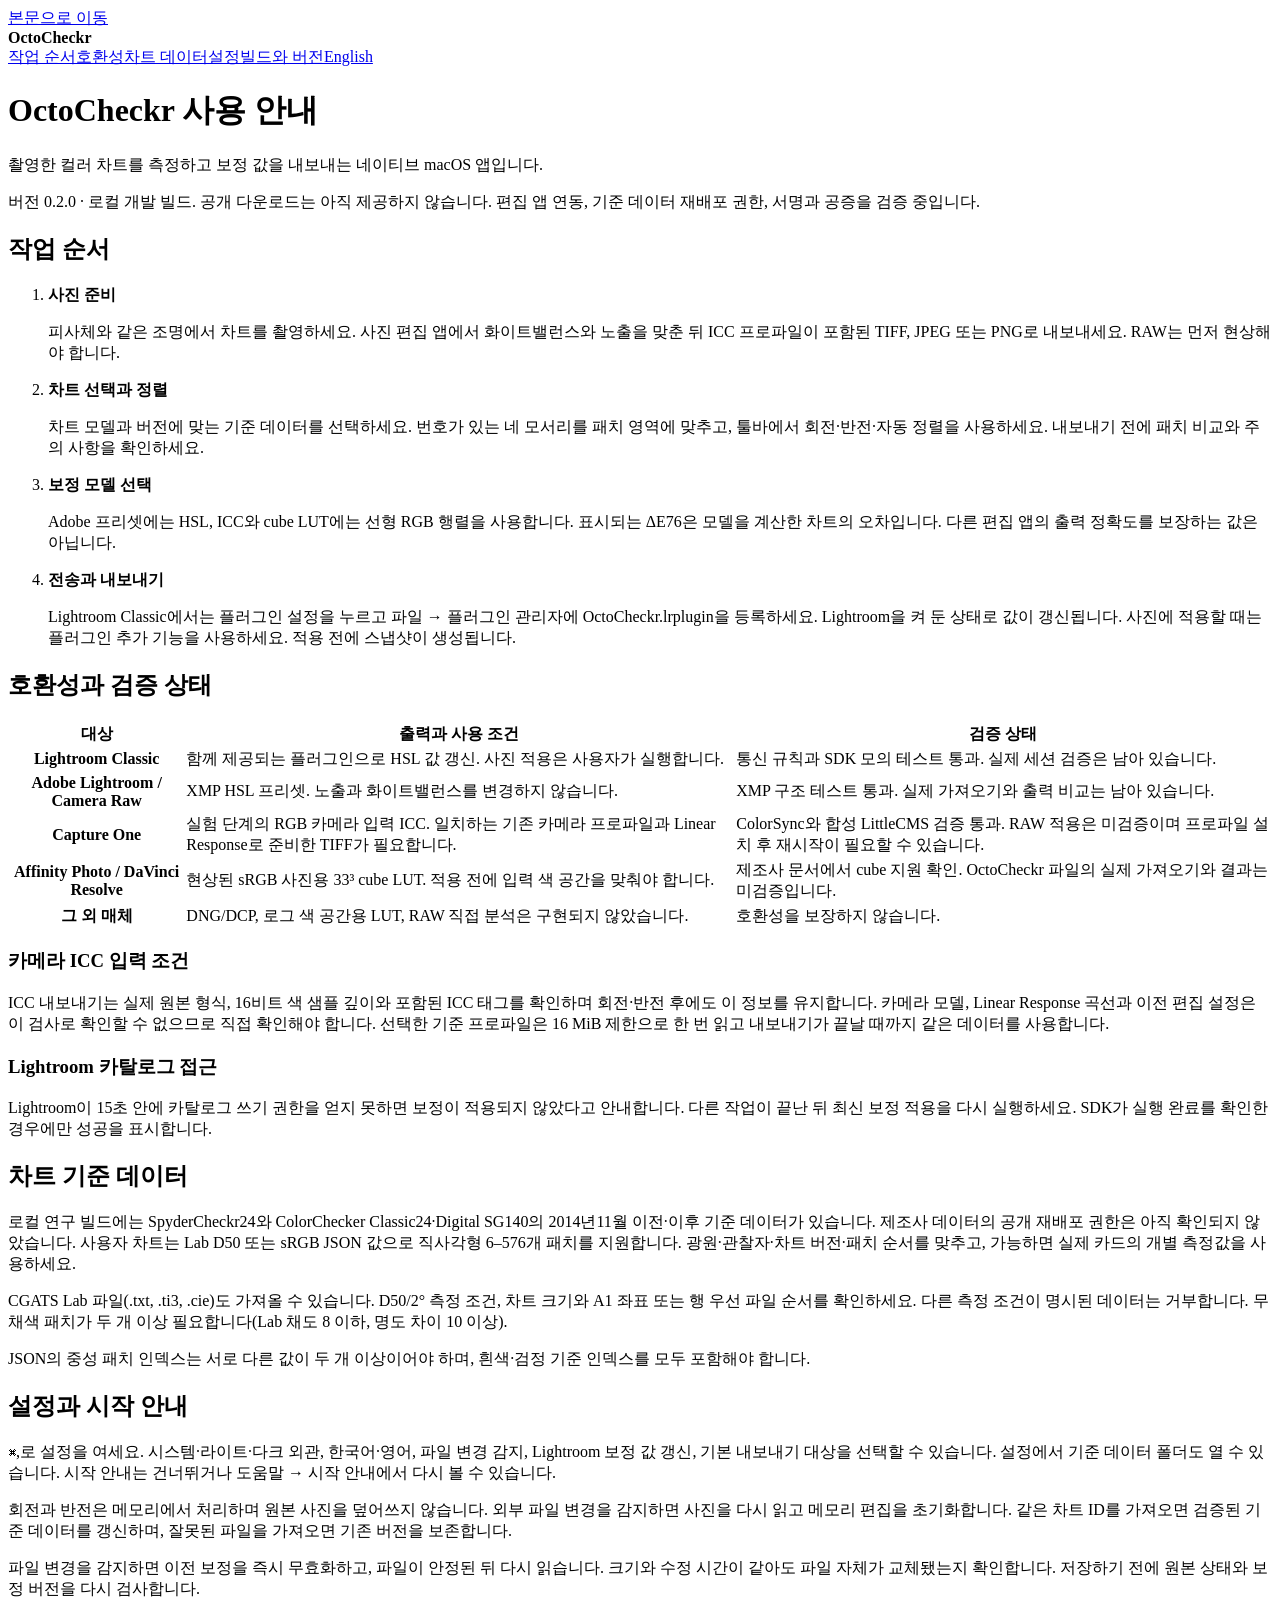
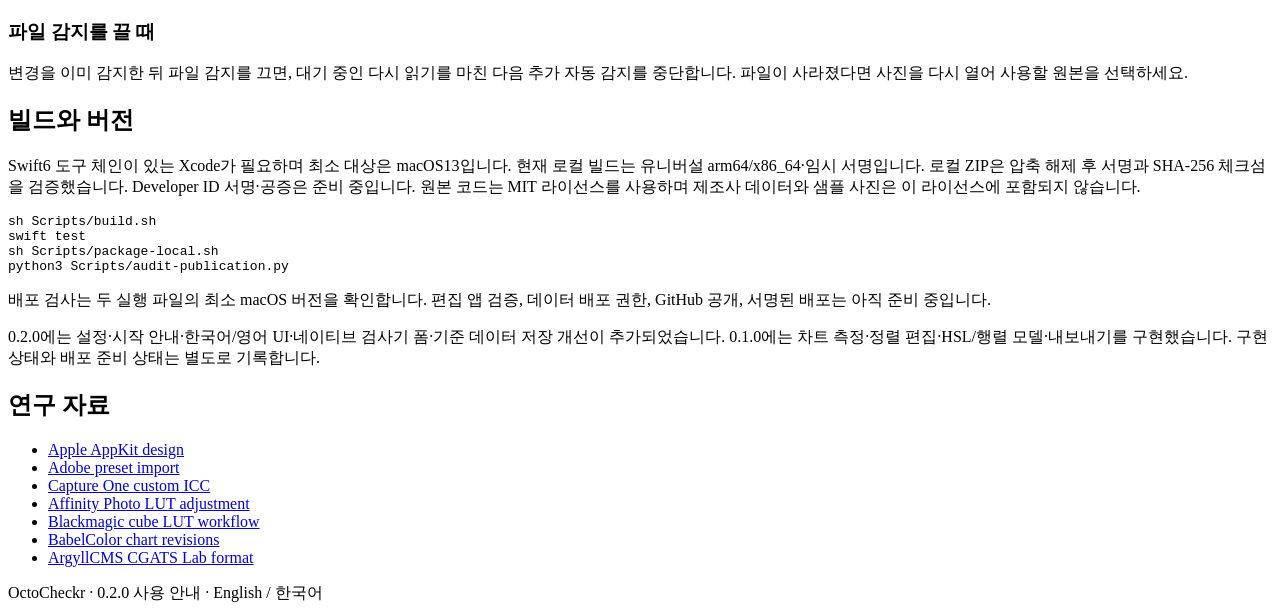
==== docs/ko/index.html @ 4192872a "Publish original license and release documentation: docs/ko/index.html" ====
<!doctype html><html lang="ko"><head><meta charset="utf-8"><meta name="viewport" content="width=device-width,initial-scale=1"><title>OctoCheckr 사용 안내</title><meta name="description" content="촬영한 컬러 차트를 측정하고 보정 값을 내보내는 네이티브 macOS 앱입니다."><link rel="stylesheet" href="../style.css"></head><body><a class="skip" href="#main">본문으로 이동</a><header>
<div><strong>OctoCheckr</strong><nav aria-label="문서 목차"><a href="#workflow">작업 순서</a><a href="#compatibility">호환성</a><a href="#charts">차트 데이터</a><a href="#settings">설정</a><a href="#versions">빌드와 버전</a><a href="../index.html" hreflang="en">English</a></nav>
</div>
</header>
<main id="main">
<h1>OctoCheckr 사용 안내</h1>
<p>촬영한 컬러 차트를 측정하고 보정 값을 내보내는 네이티브 macOS 앱입니다.</p>
<p class="status muted">버전 0.2.0 · 로컬 개발 빌드. 공개 다운로드는 아직 제공하지 않습니다. 편집 앱 연동, 기준 데이터 재배포 권한, 서명과 공증을 검증 중입니다.</p>
<section id="workflow">
<h2>작업 순서</h2>
<ol><li><strong>사진 준비</strong><p>피사체와 같은 조명에서 차트를 촬영하세요. 사진 편집 앱에서 화이트밸런스와 노출을 맞춘 뒤 ICC 프로파일이 포함된 TIFF, JPEG 또는 PNG로 내보내세요. RAW는 먼저 현상해야 합니다.</p>
</li>
<li><strong>차트 선택과 정렬</strong><p>차트 모델과 버전에 맞는 기준 데이터를 선택하세요. 번호가 있는 네 모서리를 패치 영역에 맞추고, 툴바에서 회전·반전·자동 정렬을 사용하세요. 내보내기 전에 패치 비교와 주의 사항을 확인하세요.</p>
</li>
<li><strong>보정 모델 선택</strong><p>Adobe 프리셋에는 HSL, ICC와 cube LUT에는 선형 RGB 행렬을 사용합니다. 표시되는 ΔE76은 모델을 계산한 차트의 오차입니다. 다른 편집 앱의 출력 정확도를 보장하는 값은 아닙니다.</p>
</li>
<li><strong>전송과 내보내기</strong><p>Lightroom Classic에서는 플러그인 설정을 누르고 파일 → 플러그인 관리자에 OctoCheckr.lrplugin을 등록하세요. Lightroom을 켜 둔 상태로 값이 갱신됩니다. 사진에 적용할 때는 플러그인 추가 기능을 사용하세요. 적용 전에 스냅샷이 생성됩니다.</p>
</li>
</ol>
</section>
<section id="compatibility">
<h2>호환성과 검증 상태</h2>
<div class="table-scroll" tabindex="0" role="region" aria-label="호환성과 검증 상태"><table><thead><tr><th scope="col">대상</th><th scope="col">출력과 사용 조건</th><th scope="col">검증 상태</th></tr>
</thead>
<tbody><tr><th scope="row">Lightroom Classic</th><td>함께 제공되는 플러그인으로 HSL 값 갱신. 사진 적용은 사용자가 실행합니다.</td><td>통신 규칙과 SDK 모의 테스트 통과. 실제 세션 검증은 남아 있습니다.</td></tr>
<tr><th scope="row">Adobe Lightroom / Camera Raw</th><td>XMP HSL 프리셋. 노출과 화이트밸런스를 변경하지 않습니다.</td><td>XMP 구조 테스트 통과. 실제 가져오기와 출력 비교는 남아 있습니다.</td></tr>
<tr><th scope="row">Capture One</th><td>실험 단계의 RGB 카메라 입력 ICC. 일치하는 기존 카메라 프로파일과 Linear Response로 준비한 TIFF가 필요합니다.</td><td>ColorSync와 합성 LittleCMS 검증 통과. RAW 적용은 미검증이며 프로파일 설치 후 재시작이 필요할 수 있습니다.</td></tr>
<tr><th scope="row">Affinity Photo / DaVinci Resolve</th><td>현상된 sRGB 사진용 33³ cube LUT. 적용 전에 입력 색 공간을 맞춰야 합니다.</td><td>제조사 문서에서 cube 지원 확인. OctoCheckr 파일의 실제 가져오기와 결과는 미검증입니다.</td></tr>
<tr><th scope="row">그 외 매체</th><td>DNG/DCP, 로그 색 공간용 LUT, RAW 직접 분석은 구현되지 않았습니다.</td><td>호환성을 보장하지 않습니다.</td></tr>
</tbody>
</table>
</div>
<h3>카메라 ICC 입력 조건</h3>
<p>ICC 내보내기는 실제 원본 형식, 16비트 색 샘플 깊이와 포함된 ICC 태그를 확인하며 회전·반전 후에도 이 정보를 유지합니다. 카메라 모델, Linear Response 곡선과 이전 편집 설정은 이 검사로 확인할 수 없으므로 직접 확인해야 합니다. 선택한 기준 프로파일은 16 MiB 제한으로 한 번 읽고 내보내기가 끝날 때까지 같은 데이터를 사용합니다.</p>
<h3>Lightroom 카탈로그 접근</h3>
<p>Lightroom이 15초 안에 카탈로그 쓰기 권한을 얻지 못하면 보정이 적용되지 않았다고 안내합니다. 다른 작업이 끝난 뒤 최신 보정 적용을 다시 실행하세요. SDK가 실행 완료를 확인한 경우에만 성공을 표시합니다.</p>
</section>
<section id="charts">
<h2>차트 기준 데이터</h2>
<p>로컬 연구 빌드에는 SpyderCheckr24와 ColorChecker Classic24·Digital SG140의 2014년11월 이전·이후 기준 데이터가 있습니다. 제조사 데이터의 공개 재배포 권한은 아직 확인되지 않았습니다. 사용자 차트는 Lab D50 또는 sRGB JSON 값으로 직사각형 6–576개 패치를 지원합니다. 광원·관찰자·차트 버전·패치 순서를 맞추고, 가능하면 실제 카드의 개별 측정값을 사용하세요.</p>
<p>CGATS Lab 파일(.txt, .ti3, .cie)도 가져올 수 있습니다. D50/2° 측정 조건, 차트 크기와 A1 좌표 또는 행 우선 파일 순서를 확인하세요. 다른 측정 조건이 명시된 데이터는 거부합니다. 무채색 패치가 두 개 이상 필요합니다(Lab 채도 8 이하, 명도 차이 10 이상).</p>
<p>JSON의 중성 패치 인덱스는 서로 다른 값이 두 개 이상이어야 하며, 흰색·검정 기준 인덱스를 모두 포함해야 합니다.</p>
</section>
<section id="settings">
<h2>설정과 시작 안내</h2>
<p>⌘,로 설정을 여세요. 시스템·라이트·다크 외관, 한국어·영어, 파일 변경 감지, Lightroom 보정 값 갱신, 기본 내보내기 대상을 선택할 수 있습니다. 설정에서 기준 데이터 폴더도 열 수 있습니다. 시작 안내는 건너뛰거나 도움말 → 시작 안내에서 다시 볼 수 있습니다.</p>
<p>회전과 반전은 메모리에서 처리하며 원본 사진을 덮어쓰지 않습니다. 외부 파일 변경을 감지하면 사진을 다시 읽고 메모리 편집을 초기화합니다. 같은 차트 ID를 가져오면 검증된 기준 데이터를 갱신하며, 잘못된 파일을 가져오면 기존 버전을 보존합니다.</p>
<p>파일 변경을 감지하면 이전 보정을 즉시 무효화하고, 파일이 안정된 뒤 다시 읽습니다. 크기와 수정 시간이 같아도 파일 자체가 교체됐는지 확인합니다. 저장하기 전에 원본 상태와 보정 버전을 다시 검사합니다.</p>
<h3>파일 감지를 끌 때</h3>
<p>변경을 이미 감지한 뒤 파일 감지를 끄면, 대기 중인 다시 읽기를 마친 다음 추가 자동 감지를 중단합니다. 파일이 사라졌다면 사진을 다시 열어 사용할 원본을 선택하세요.</p>
</section>
<section id="versions">
<h2>빌드와 버전</h2>
<p>Swift6 도구 체인이 있는 Xcode가 필요하며 최소 대상은 macOS13입니다. 현재 로컬 빌드는 유니버설 arm64/x86_64·임시 서명입니다. 로컬 ZIP은 압축 해제 후 서명과 SHA-256 체크섬을 검증했습니다. Developer ID 서명·공증은 준비 중입니다. 원본 코드는 MIT 라이선스를 사용하며 제조사 데이터와 샘플 사진은 이 라이선스에 포함되지 않습니다.</p>
<pre><code>sh Scripts/build.sh
swift test
sh Scripts/package-local.sh
python3 Scripts/audit-publication.py</code></pre><p>배포 검사는 두 실행 파일의 최소 macOS 버전을 확인합니다. 편집 앱 검증, 데이터 배포 권한, GitHub 공개, 서명된 배포는 아직 준비 중입니다.</p><p>0.2.0에는 설정·시작 안내·한국어/영어 UI·네이티브 검사기 폼·기준 데이터 저장 개선이 추가되었습니다. 0.1.0에는 차트 측정·정렬 편집·HSL/행렬 모델·내보내기를 구현했습니다. 구현 상태와 배포 준비 상태는 별도로 기록합니다.</p>
</section>
<h2>연구 자료</h2>
<ul><li><a href="https://developer.apple.com/videos/play/wwdc2025/310/">Apple AppKit design</a></li>
<li><a href="https://helpx.adobe.com/lightroom/desktop/kb/faq-install-presets-profiles.html">Adobe preset import</a></li>
<li><a href="https://support.captureone.com/hc/en-us/articles/360002409057-How-do-I-install-and-import-my-own-color-profiles">Capture One custom ICC</a></li>
<li><a href="https://affinity.help/photo2/en-US.lproj/pages/Adjustments/adjustment_3dLut.html">Affinity Photo LUT adjustment</a></li>
<li><a href="https://documents.blackmagicdesign.com/UserManuals/BlackmagicVideoAssistManual.pdf">Blackmagic cube LUT workflow</a></li>
<li><a href="https://babelcolor.com/colorchecker-2.htm">BabelColor chart revisions</a></li>
<li><a href="https://www.argyllcms.com/doc/ti3_format.html">ArgyllCMS CGATS Lab format</a></li>
</ul>
</main>
<footer>
OctoCheckr · 0.2.0 사용 안내 · <span class="language-pair">English / 한국어</span></footer>
</body></html>
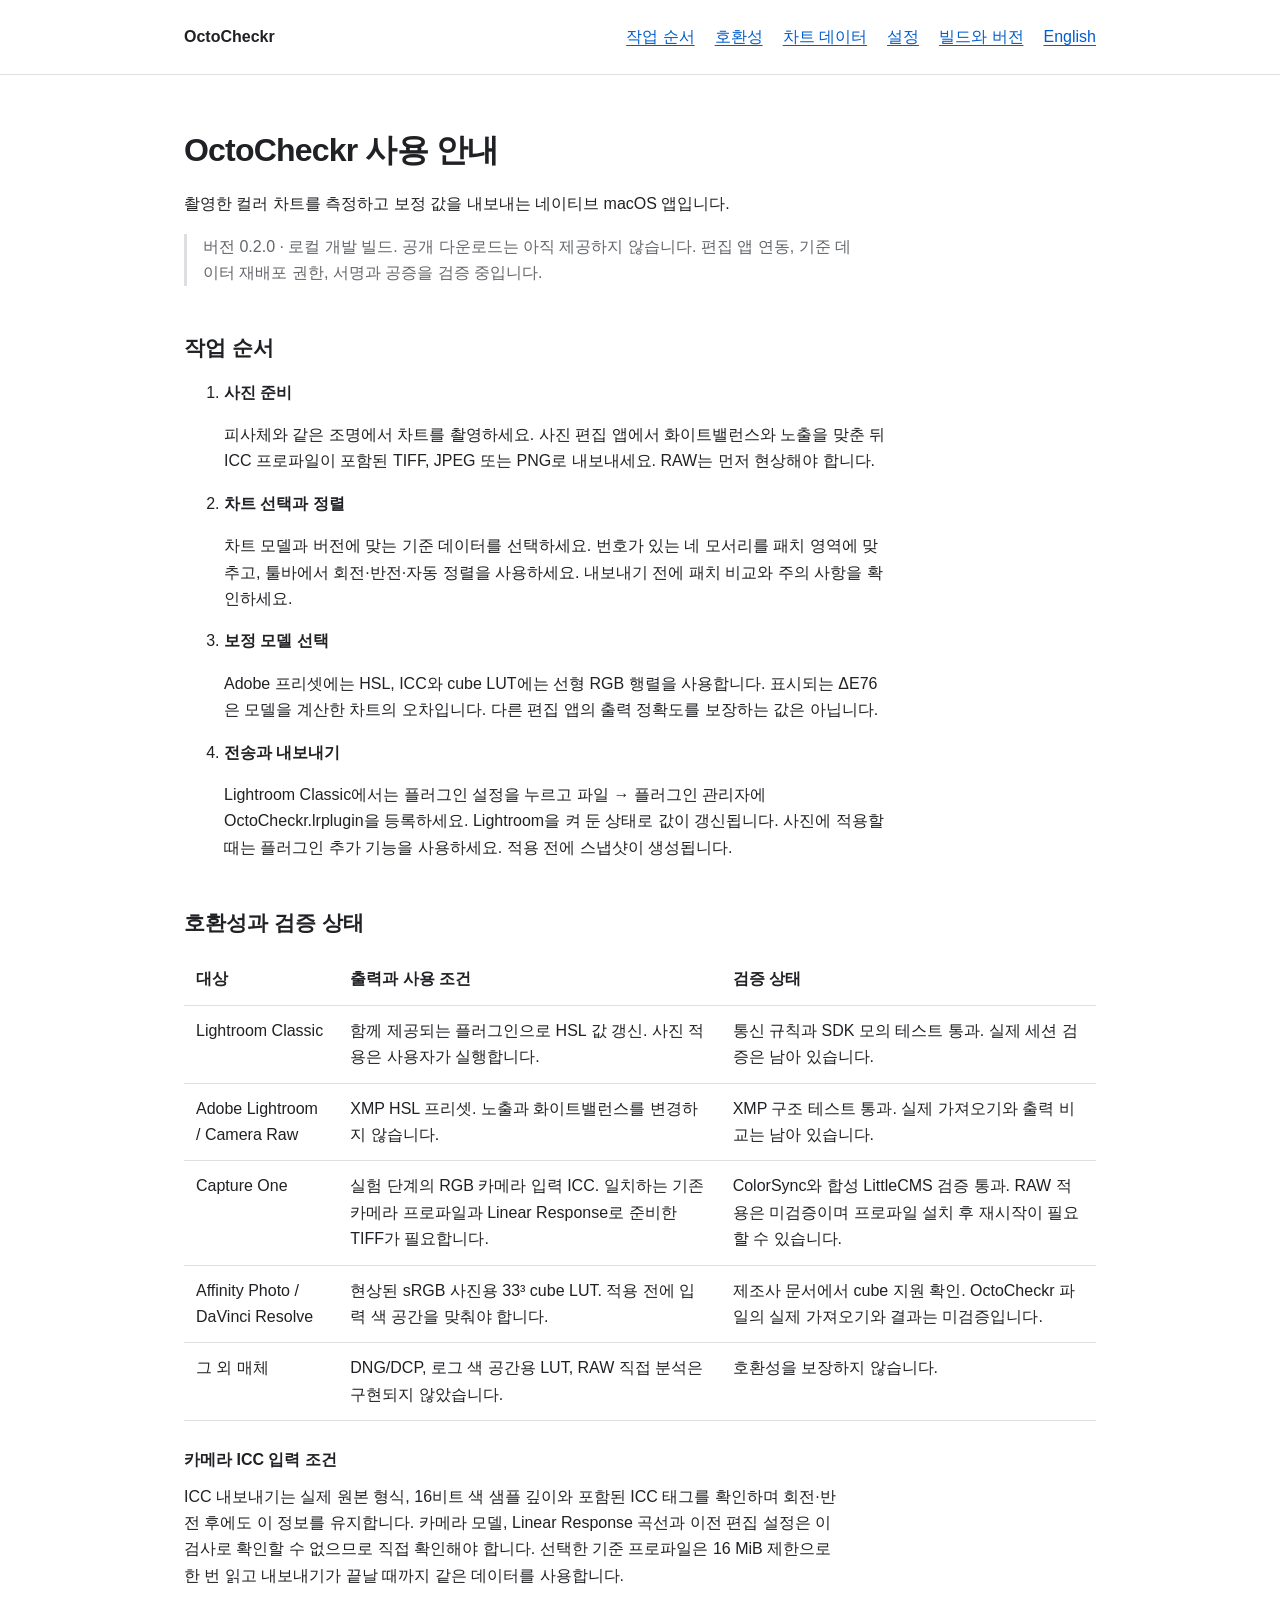
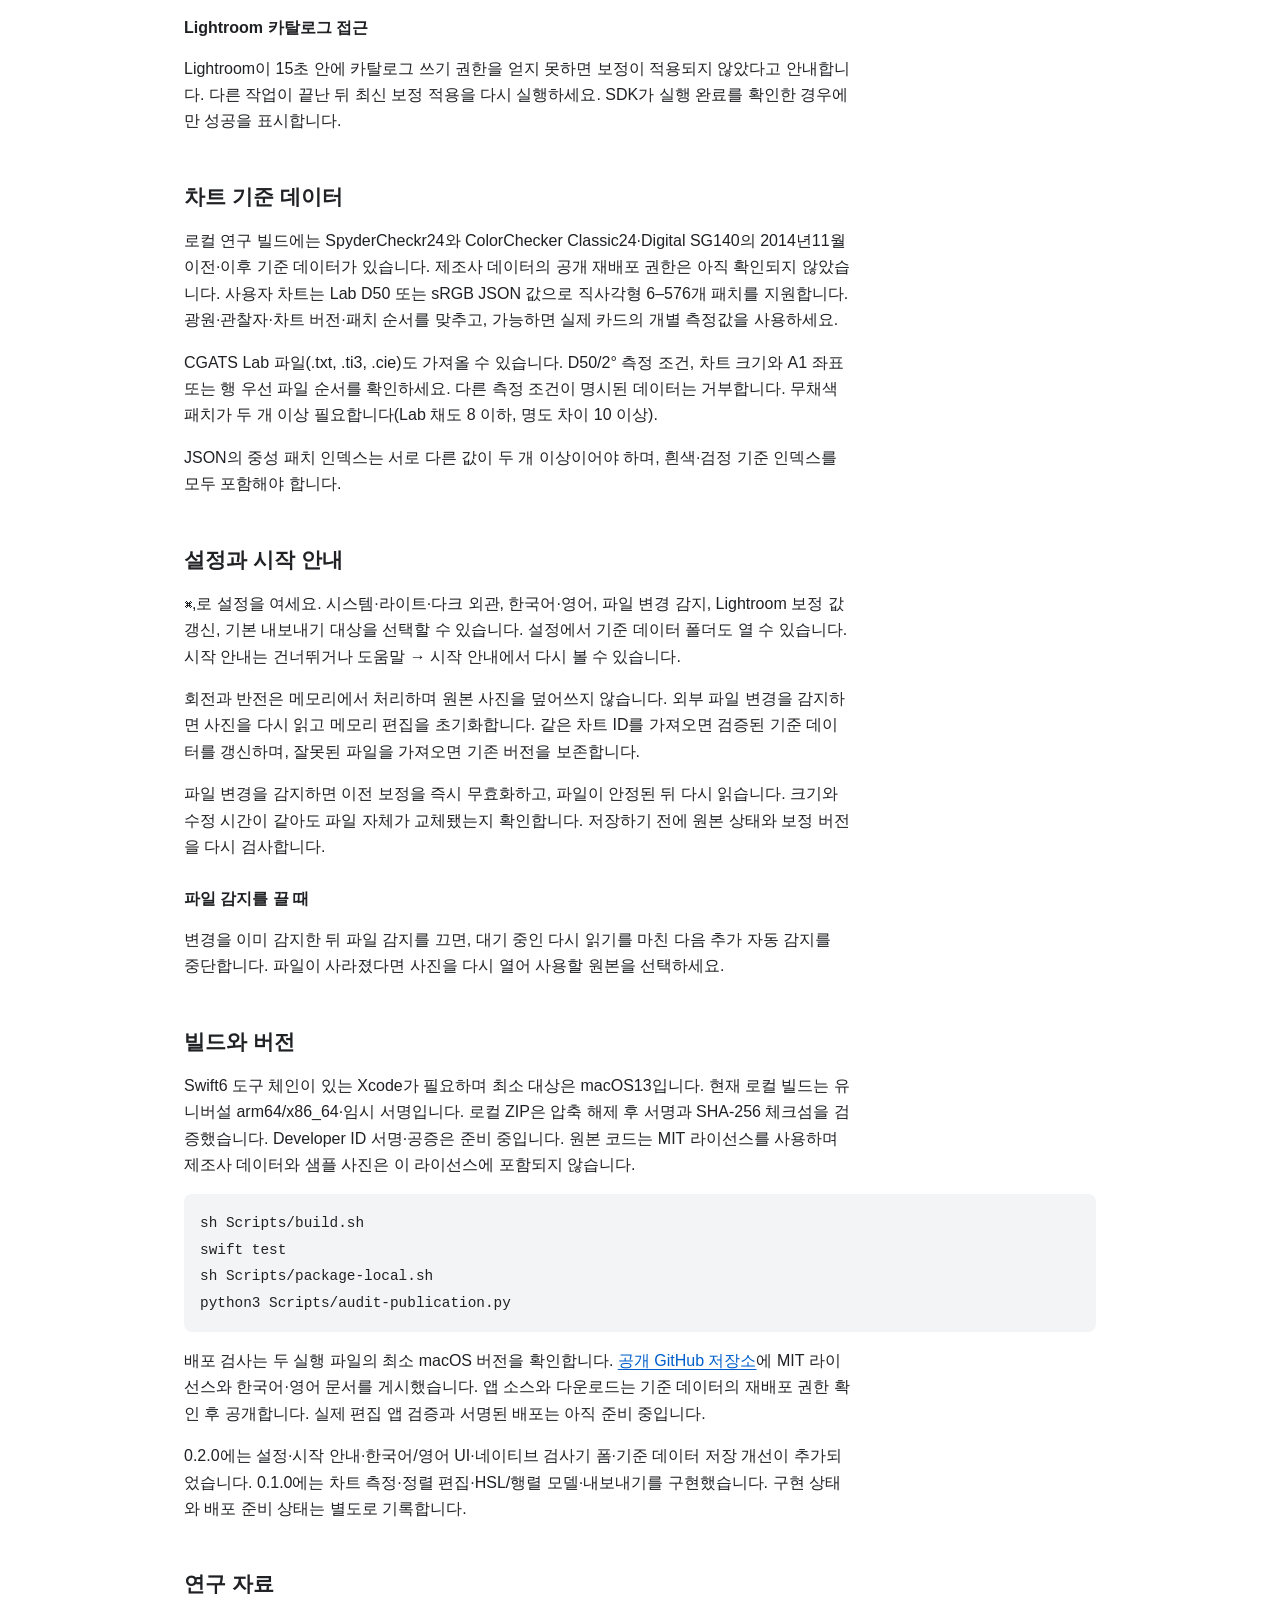
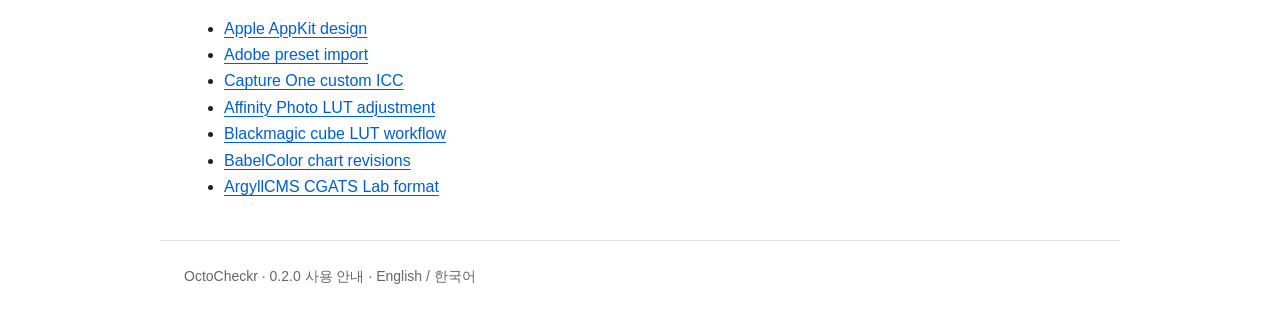
==== commit aa2e4dfe: "Update documentation to reflect public repository status" ====
--- a/docs/ko/index.html
+++ b/docs/ko/index.html
@@ -55,7 +55,7 @@
 <pre><code>sh Scripts/build.sh
 swift test
 sh Scripts/package-local.sh
-python3 Scripts/audit-publication.py</code></pre><p>배포 검사는 두 실행 파일의 최소 macOS 버전을 확인합니다. 편집 앱 검증, 데이터 배포 권한, GitHub 공개, 서명된 배포는 아직 준비 중입니다.</p><p>0.2.0에는 설정·시작 안내·한국어/영어 UI·네이티브 검사기 폼·기준 데이터 저장 개선이 추가되었습니다. 0.1.0에는 차트 측정·정렬 편집·HSL/행렬 모델·내보내기를 구현했습니다. 구현 상태와 배포 준비 상태는 별도로 기록합니다.</p>
+python3 Scripts/audit-publication.py</code></pre><p>배포 검사는 두 실행 파일의 최소 macOS 버전을 확인합니다. <a href="https://github.com/seunghyukchoe/OctoCheckr">공개 GitHub 저장소</a>에 MIT 라이선스와 한국어·영어 문서를 게시했습니다. 앱 소스와 다운로드는 기준 데이터의 재배포 권한 확인 후 공개합니다. 실제 편집 앱 검증과 서명된 배포는 아직 준비 중입니다.</p><p>0.2.0에는 설정·시작 안내·한국어/영어 UI·네이티브 검사기 폼·기준 데이터 저장 개선이 추가되었습니다. 0.1.0에는 차트 측정·정렬 편집·HSL/행렬 모델·내보내기를 구현했습니다. 구현 상태와 배포 준비 상태는 별도로 기록합니다.</p>
 </section>
 <h2>연구 자료</h2>
 <ul><li><a href="https://developer.apple.com/videos/play/wwdc2025/310/">Apple AppKit design</a></li>
--- a/docs/style.css
+++ b/docs/style.css
@@ -0,0 +1,8 @@
+:root{color-scheme:light dark;font:16px/1.65 -apple-system,BlinkMacSystemFont,"Segoe UI",sans-serif;--surface:#fff;--text:#202124;--muted:#63666a;--rule:#dddfe3;--link:#005ecb;--code:#f3f4f6}
+*{box-sizing:border-box}body{margin:0;background:var(--surface);color:var(--text)}a{color:var(--link);text-underline-offset:.2em}a:focus-visible{outline:3px solid var(--link);outline-offset:4px;border-radius:3px}.skip{position:absolute;left:1rem;top:-4rem;background:var(--surface);padding:.5rem}.skip:focus{top:1rem}header{border-bottom:1px solid var(--rule)}header>div,main,footer{max-width:960px;margin:auto;padding:24px}header>div{display:flex;gap:24px;align-items:center;justify-content:space-between}nav{display:flex;gap:20px;flex-wrap:wrap}h1{font-size:2rem;line-height:1.2;letter-spacing:-.025em;margin-top:32px}h2{font-size:1.3rem;line-height:1.35;margin-top:48px}p,li{max-width:75ch}.muted{color:var(--muted)}.status{border-left:3px solid var(--rule);padding-left:16px}.table-scroll{overflow:auto}table{border-collapse:collapse;width:100%;min-width:650px;text-align:left}th,td{padding:12px;vertical-align:top;border-bottom:1px solid var(--rule)}th{font-weight:600}pre{overflow:auto;background:var(--code);padding:16px;border-radius:8px}code{font: .9em/1.6 ui-monospace,SFMono-Regular,Menlo,monospace}footer{border-top:1px solid var(--rule);font-size:.875rem;color:var(--muted)}@media(prefers-color-scheme:dark){:root{--surface:#1c1c1e;--text:#f2f2f7;--muted:#b5b5bb;--rule:#414146;--link:#81b5ff;--code:#2c2c2e}}@media(max-width:600px){header>div{align-items:flex-start;flex-direction:column;gap:12px}header>div,main,footer{padding:20px}h1{font-size:1.7rem}nav{gap:16px}}@media(prefers-reduced-motion:no-preference){html{scroll-behavior:smooth}}
+
+h3{font-size:1rem;line-height:1.4;margin:28px 0 8px}section{scroll-margin-top:24px}tbody th{font-weight:500}section>p:first-of-type{margin-top:12px}
+
+.table-scroll:focus-visible{outline:3px solid var(--link);outline-offset:4px;border-radius:3px}
+
+.language-pair { white-space: nowrap; }
